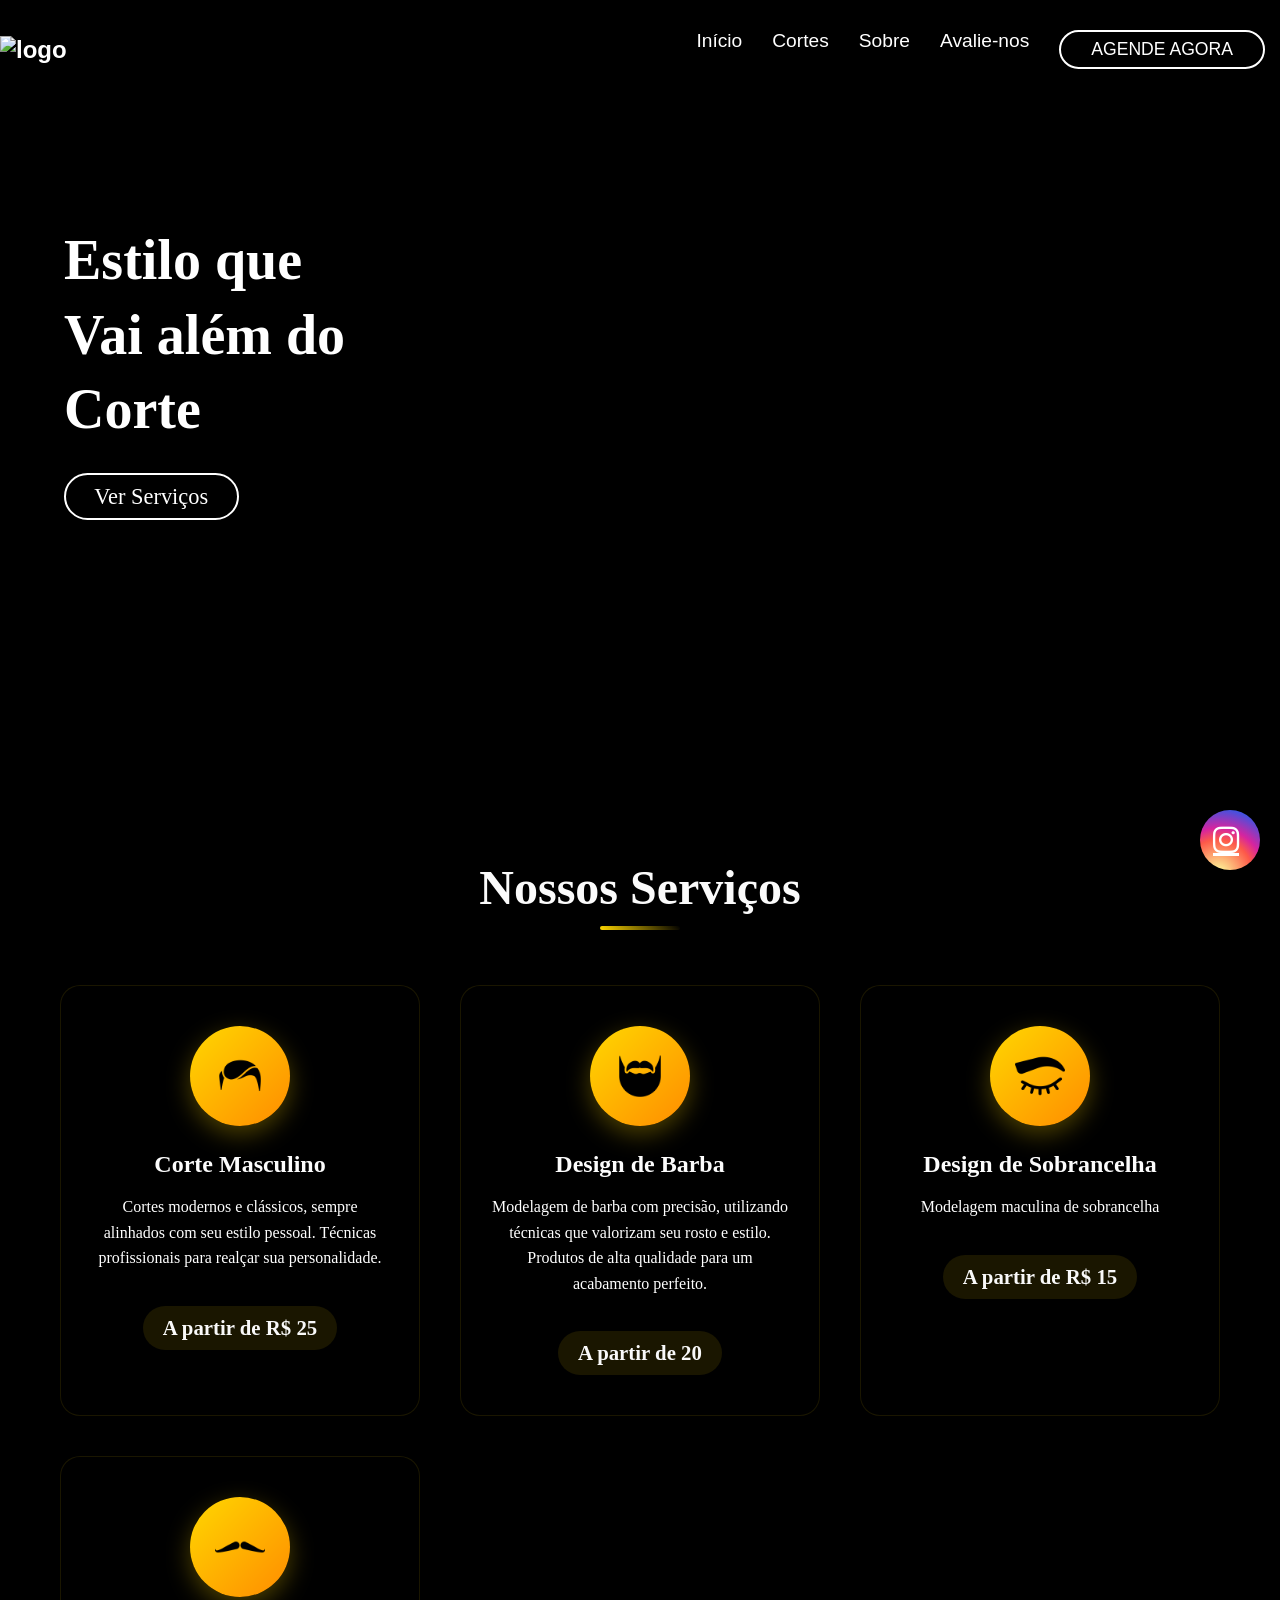
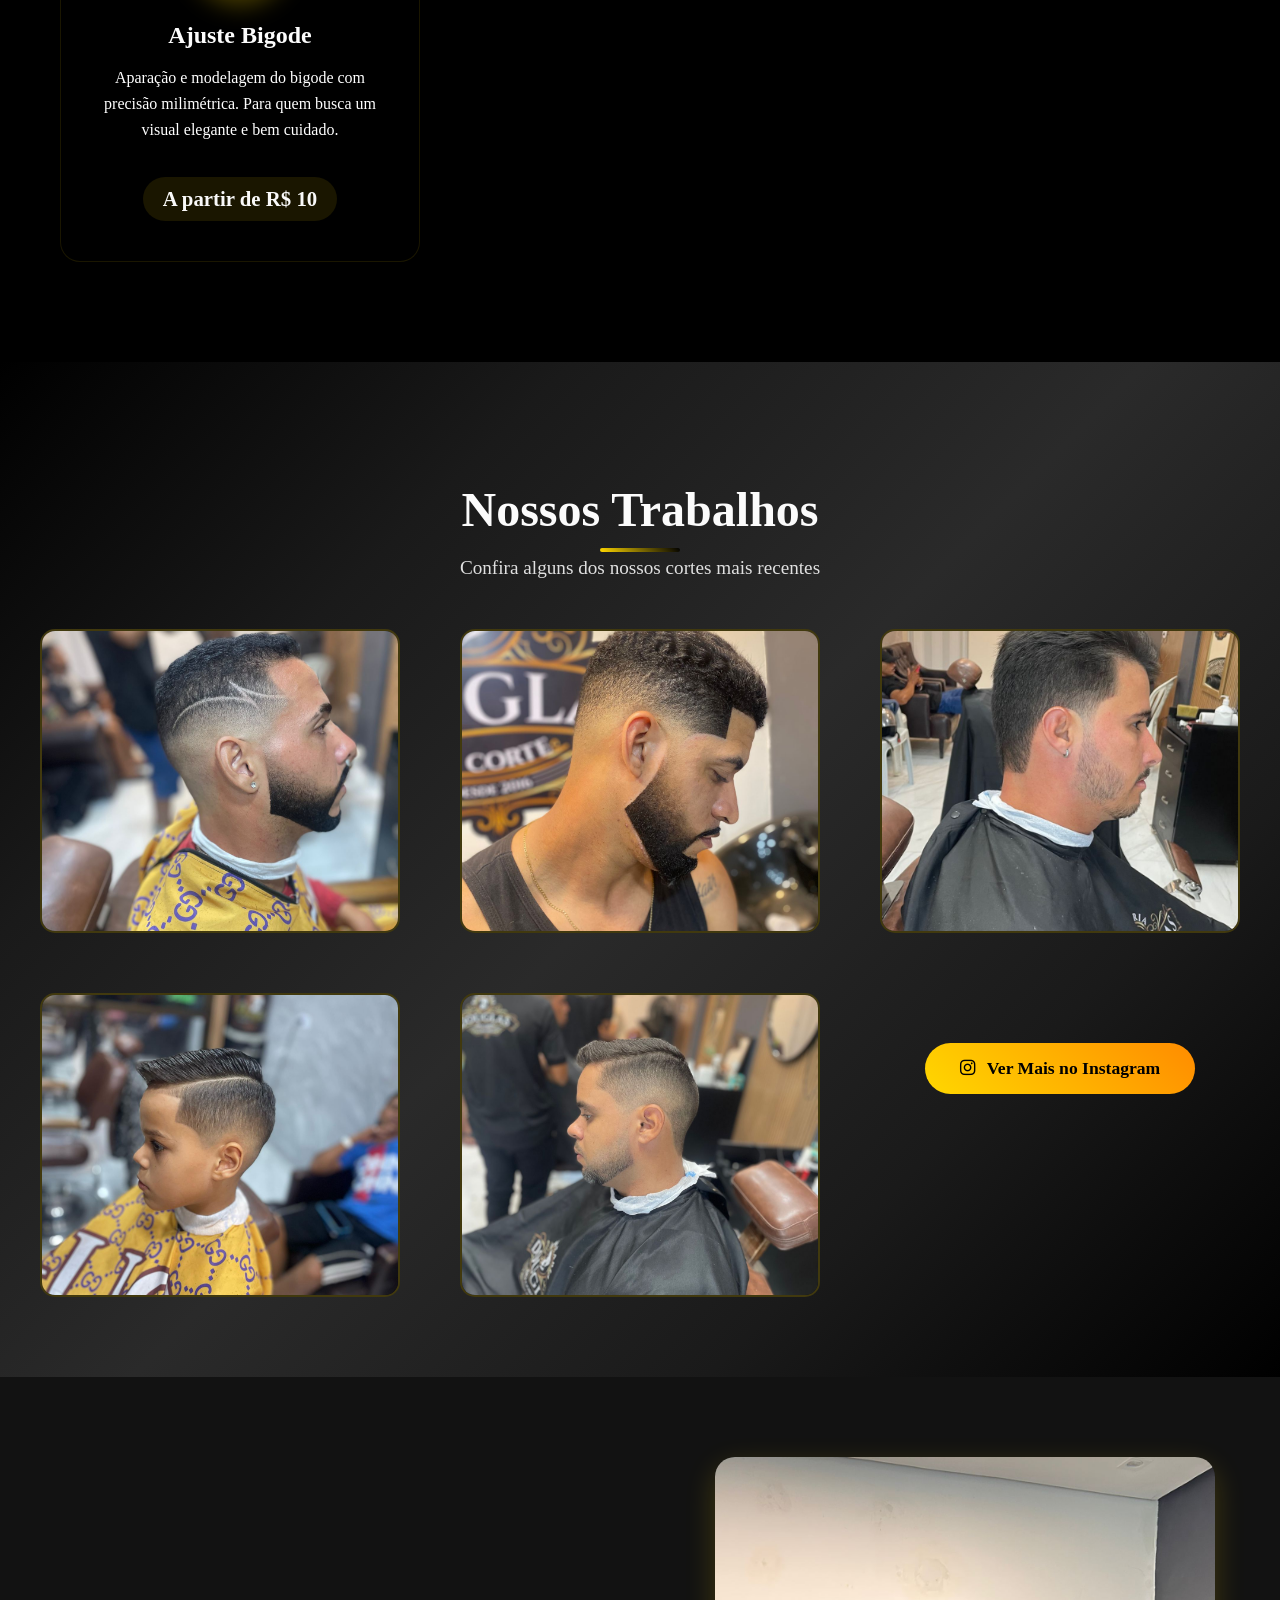
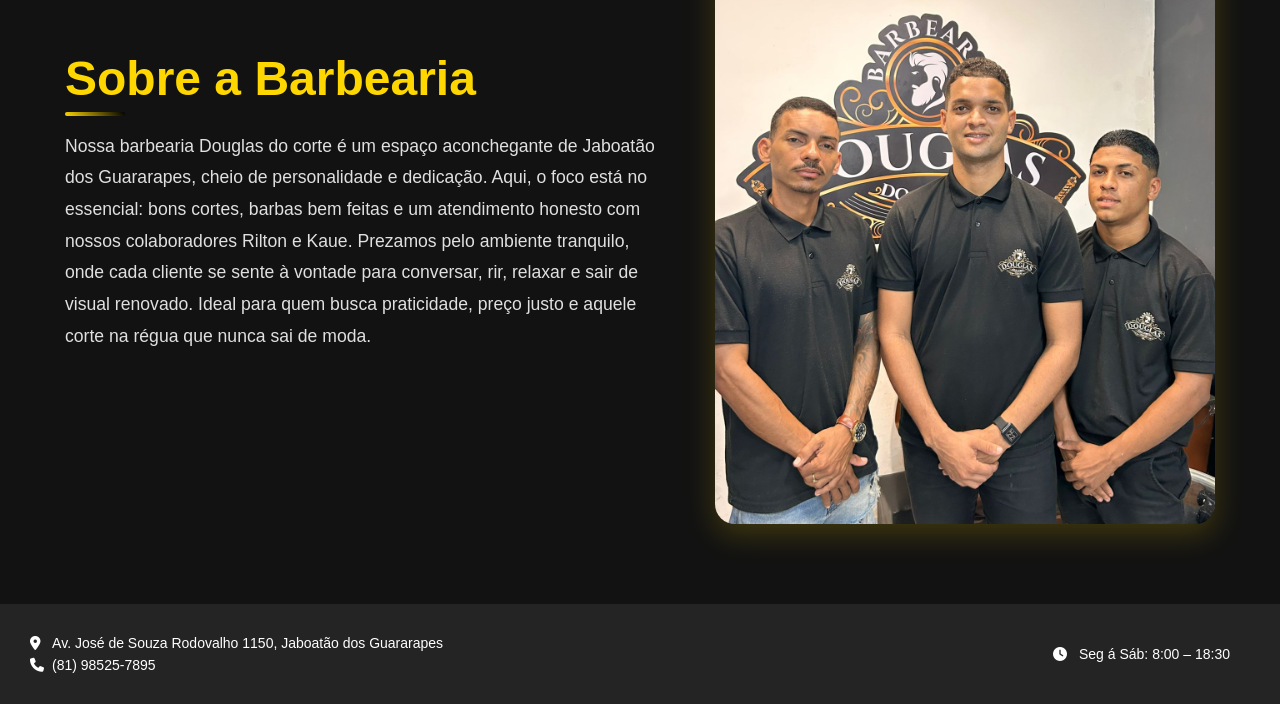
==== index.html @ 1a58a848 "Merge branch 'teste' of https://github.com/shennarodrigues/barbearia into teste" ====
<!DOCTYPE html>
<html lang="pt-br">

<head>
    <meta charset="UTF-8">
    <meta name="viewport" content="width=device-width, initial-scale=1.0">
    <link rel="stylesheet" href="style.css">
    <link rel="shortcut icon" href="imagens/favicons/favicon.ico" type="image/x-icon">
    <link rel="stylesheet" href="https://cdnjs.cloudflare.com/ajax/libs/font-awesome/6.5.0/css/all.min.css">
    <title>Barbearia Douglas do Corte</title>
</head>

<body>

    <header>
        <div class="logo"> <img src="imagens/Douglas do Corte - nova.png" alt="logo" width="100px"></div>
        <nav>
            <ul>
                <li><a href="#home">Início</a></li>
                <li><a href="#cortes">Cortes</a></li>
                <li><a href="#sobre">Sobre</a></li>
                <li><a href="formulario.html">Avalie-nos</a></li>
                <li><a href="https://wa.me/5581985257895" class="btn_header">AGENDE AGORA</a></li>
            </ul>
        </nav>
    </header>

    <section class="hero" id="home">
        <div class="hero-content">
            <h1>Estilo que</h1>
            <h1>Vai além do</h1>
            <h1>Corte</h1>
            <a href="#servicos" class="btn">Ver Serviços</a>
        </div>
    </section>


    <section class="second" id="servicos">
        <h1 class="titulo_second">Nossos Serviços</h1>
        <div class="container-servicos">
            <div class="servico-card">
                <div class="icone-container">
                    <img class="icones-card" src="imagens/penteado.png" alt="">
                </div>
                <h3 class="servico-nome">Corte Masculino</h3>
                <p class="servico-descricao">Cortes modernos e clássicos, sempre alinhados com seu estilo pessoal.
                    Técnicas profissionais para realçar sua personalidade.</p>
                <div class="servico-preco">A partir de R$ 25</div>
            </div>

            <div class="servico-card">
                <div class="icone-container">
                    <img class="icones-card" src="imagens/barba.png" alt="">
                </div>
                <h3 class="servico-nome">Design de Barba</h3>
                <p class="servico-descricao">Modelagem de barba com precisão, utilizando técnicas que valorizam seu
                    rosto e estilo. Produtos de alta qualidade para um acabamento perfeito.</p>
                <div class="servico-preco">A partir de 20</div>
            </div>

            <div class="servico-card">
                <div class="icone-container">
                    <img class="icones-card" src="imagens/sobrancelha.png" alt="">
                </div>
                <h3 class="servico-nome">Design de Sobrancelha</h3>
                <p class="servico-descricao">Modelagem maculina de sobrancelha</p>
                <div class="servico-preco">A partir de R$ 15</div>
            </div>

            <div class="servico-card">
                <div class="icone-container">
                    <img class="icones-card" src="imagens/bigode.png" alt="">
                </div>
                <h3 class="servico-nome">Ajuste Bigode</h3>
                <p class="servico-descricao">Aparação e modelagem do bigode com precisão milimétrica. Para quem busca um
                    visual elegante e bem cuidado.</p>
                <div class="servico-preco">A partir de R$ 10</div>
            </div>
        </div>
    </section> 
    
    <section class="galeria-cortes" id="cortes">
    <h1 class="titulo-galeria">Nossos Trabalhos</h1>
    <p class="subtitulo-galeria">Confira alguns dos nossos cortes mais recentes</p>

    <div class="container-galeria">
        <div class="foto-corte">
            <img src="imagens/cortes (5).jpg" alt="Corte ">
        </div>

        <div class="foto-corte">
            <img src="imagens/cortes (4).jpg" alt="Corte ">
        </div>

        <div class="foto-corte">
            <img src="imagens/cortes (3).jpg" alt="Corte ">
        </div>

        <div class="foto-corte">
            <img src="imagens/cortes (2).jpg" alt="Corte Pompadour">
        </div>

        <div class="foto-corte">
            <img src="imagens/cortes (1).jpg" alt="Corte Clássico">
        </div>


    <div class="ver-mais-galeria">
        <a href="https://www.instagram.com/barbeariadouglasdocorte_" class="btn-galeria" target="_blank">
            <i class="fab fa-instagram"></i> Ver Mais no Instagram
        </a>
    </div>
</section>
     

     <section class="sobre" id="sobre">
    <div class="sobre-texto">
        <h2>Sobre a Barbearia</h2>
        <p>Nossa barbearia Douglas do corte é um espaço aconchegante de Jaboatão dos Guararapes, cheio de personalidade e dedicação. Aqui, o foco está no essencial: bons cortes, barbas bem feitas e um atendimento honesto com nossos colaboradores Rilton e Kaue. Prezamos pelo ambiente tranquilo, onde cada cliente se sente à vontade para conversar, rir, relaxar e sair de visual renovado. Ideal para quem busca praticidade, preço justo e aquele corte na régua que nunca sai de moda.</p>
    </div>
       <img src="imagens/WhatsApp Image 2025-05-24 at 15.02.41.jpeg" alt="Equipe da Barbearia">
     </section>


    <a href="https://www.instagram.com/barbeariadouglasdocorte_" class="instagram-float" target="_blank"
        aria-label="Visite nosso Instagram">
        <i class="fab fa-instagram"></i>
    </a>


    <!-- Rodapé -->


    <footer class="rodape">
        <div class="container-rodape">

            <div class="info-contato">
                <p><i class="fas fa-map-marker-alt"></i> Av. José de Souza Rodovalho 1150, Jaboatão dos Guararapes</p>
                <p><i class="fas fa-phone"></i>(81) 98525-7895</p>
            </div>

            <div class="horarios">
                <p><i class="fas fa-clock"></i> Seg á Sáb: 8:00 – 18:30 </p>
            </div>
        </div>
    </footer>


</body>

</html>
---- style.css ----
body {
    background-color: rgb(0, 0, 0);
    margin: 0;
    padding: 0;

}

header {
    margin-top: 15px;
    background-color: transparent;
    color: white;
    padding: 15 32px;
    display: flex;
    justify-content: space-between;
    align-items: center;
    position: fixed;
    width: 100%;
    top: 0;
    z-index: 1000;
    list-style: none;
    font-size: 16px;
    font-family: 'Arial', sans-serif;

}

.logo {
    font-size: 24px;
    font-weight: bold;
}


nav ul {
    list-style: none;
    margin: 0;
    padding: 15px;
    display: flex;
    gap: 30px;
    font-size: larger;

}

nav ul li a {
    color: white;
    text-decoration: none;
    transition: color 0.3s;
}

nav ul li a:hover {
    color: #ffd700;
}

.main {

    background-size: cover;
    background-position: center;
    background-repeat: no-repeat;
    min-height: 100vh;
    display: flex;
    justify-content: center;
    align-items: center;
    text-align: center;
    color: white;
}


/* Seção Hero (banner inicial) */
.hero {
    background-image: url('imagens/imagemfundo.jpg');
    background-repeat: no-repeat;
    background-size: cover;
    background-attachment: fixed;
    height: 80vh;
    display: flex;
    align-items: center;
    justify-content: flex-start;
    padding: 0 5%;
    color: #fff;
    position: relative;
}

.hero::before {
    content: "";
    position: absolute;
    top: 0;
    left: 0;
    right: 0;
    bottom: 0;
    background-color: rgba(0, 0, 0, 0.5);
    z-index: 1;
}

.hero-content {
    position: relative;
    z-index: 2;
    max-width: 600px;
    line-height: 1.3;
}

.hero-content h1 {
    font-size: 3.5rem;
    margin-bottom: 30px;
    font-weight: bold;
    line-height: 0.5;
}

.btn_header {
    margin: 0;
    text-align: center;
    display: inline-block;
    background-color: transparent;
    color: white;
    border: 2px solid white;
    padding: 7px 30px;
    text-decoration: none;
    font-size: 1.1rem;
    transition: all 0.3s ease;
    border-radius: 30px;
}

.btn_header:hover {
    background-color: #ffd700;
    color: #000000;
}

.btn {
    display: inline-block;
    background-color: transparent;
    color: white;
    border: 2px solid white;
    padding: 7px 15px;
    text-decoration: none;
    font-size: 1.4rem;
    transition: all 0.4s ease;
    margin-top: 20px;
    border-radius: 30px;
    width: 50%;
    text-align: center;

}

nav ul li a.btn {
    padding: 6px 30px;
    background-color: transparent;
    border: 2px solid white;
    font-size: 1.6rem;
    margin-top: 0;
}


.btn:hover {
    background-color: #ffd700;
    color: #000000;
}

/*segunda página*/
.titulo_second {
    font-size: 3rem;
    padding-top: 60px;
    margin-top: 0;
    margin-bottom: 50px;
    text-align: center;
    color: #fbfbfb;
    font-weight: bold;
    position: relative;
}

.titulo_second::after {
    content: "";
    position: absolute;
    bottom: -15px;
    left: 50%;
    transform: translateX(-50%);
    width: 80px;
    height: 4px;
    background: linear-gradient(45deg, #ffd700, #000000);
    border-radius: 2px;
}

.second {
    background-color: #000000;
    padding: 80px 40px;
    min-height: 60vh;
}

.container-servicos {
    display: grid;
    grid-template-columns: repeat(auto-fit, minmax(280px, 1fr));
    gap: 40px;
    max-width: 1200px;
    margin: 0 auto;
    padding: 20px;
}

.servico-card {
    background-color: #000000;
    border-radius: 20px;
    padding: 40px 30px;
    text-align: center;
    box-shadow: 0 10px 40px rgba(0, 0, 0, 0.1);
    transition: all 0.3s ease;
    position: relative;
    overflow: hidden;
    border: 1px solid rgba(255, 215, 0, 0.1);
}

.servico-card:hover {
    transform: translateY(-5px);
    box-shadow: 0 8px 25px rgba(0, 0, 0, 0.15);
    border-color: #ffd700;
}

.icone-container {
    width: 100px;
    height: 100px;
    margin: 0 auto 25px;
    background: linear-gradient(135deg, #ffd700, #ff8c00);
    border-radius: 50%;
    display: flex;
    align-items: center;
    justify-content: center;
    transition: all 0.3s ease;
    box-shadow: 0 8px 25px rgba(255, 215, 0, 0.3);
}

.servico-card:hover .icone-container {
    transform: scale(1.05);
    box-shadow: 0 6px 20px rgba(255, 215, 0, 0.4);
}

.icones-card {
    width: 50px;
    height: 50px;
}

.servico-nome {
    font-size: 1.5rem;
    font-weight: bold;
    color: #fcfcfc;
    margin-bottom: 15px;
    transition: color 0.3s ease;
}

.servico-nome:hover {
    color: #ffd700;
}

.servico-descricao {
    font-size: 1rem;
    color: #ffffff;
    line-height: 1.6;
    margin-bottom: 20px;
}

.servico-preco {
    font-size: 1.3rem;
    font-weight: bold;
    color: #f9f9f9;
    font-weight: bold;
    margin-top: 15px;
    padding: 10px 20px;
    background: rgba(255, 215, 0, 0.1);
    border-radius: 25px;
    display: inline-block;
}

.galeria-cortes {
    background: linear-gradient(135deg, #000000 0%, #1a1a1a 25%, #2a2a2a 50%, #1a1a1a 75%, #000000 100%);
    padding: 80px 40px;
}

.titulo-galeria {
    font-size: 3rem;
    margin-bottom: 20px;
    text-align: center;
    color: #fbfbfb;
    font-weight: bold;
    position: relative;
}

.titulo-galeria::after {
    content: "";
    position: absolute;
    bottom: -15px;
    left: 50%;
    transform: translateX(-50%);
    width: 80px;
    height: 4px;
    background: linear-gradient(45deg, #ffd700, #000000);
    border-radius: 2px;
}

.subtitulo-galeria {
    text-align: center;
    color: #e0e0e0;
    font-size: 1.2rem;
    margin-bottom: 50px;
}

.container-galeria {
    display: grid;
    grid-template-columns: repeat(auto-fit, minmax(300px, 1fr));
    gap: 60px;
    max-width: 1200px;
    margin: 0 auto;
}

.foto-corte {
    position: relative;
    border-radius: 15px;
    overflow: hidden;
    border: 2px solid rgba(255, 215, 0, 0.2);
    background: #111;
    height: 300px;
}

.foto-corte img {
    width: 100%;
    height: 100%;
    object-fit: cover;
    
}


.ver-mais-galeria {
    text-align: center;
    margin-top: 50px;
}

.btn-galeria {
    display: inline-block;
    background: linear-gradient(45deg, #ffd700, #ff8c00);
    color: #000;
    padding: 15px 35px;
    text-decoration: none;
    font-size: 1.1rem;
    font-weight: bold;
    border-radius: 30px;
}


.sobre {
    display: flex;
    flex-wrap: wrap;
    align-items: center;
    justify-content: center;
    background-color: #121212;
    padding: 80px 40px;
    gap: 50px;
}

.sobre-texto {
    max-width: 600px;
    color: #ffffff;
    font-family: 'Arial', sans-serif;
}

.sobre-texto h2 {
    font-size: 3rem;
    color: #ffd700;
    margin-bottom: 25px;
    position: relative;
}

.sobre-texto h2::after {
    content: "";
    position: absolute;
    bottom: -10px;
    left: 0;
    width: 60px;
    height: 4px;
    background: linear-gradient(45deg, #ffd700, #000000);
    border-radius: 2px;
}

.sobre-texto p {
    font-size: 1.1rem;
    line-height: 1.8;
    color: #e0e0e0;
}

.sobre img {
    max-width: 500px;
    width: 100%;
    border-radius: 20px;
    box-shadow: 0 10px 30px rgba(255, 215, 0, 0.2);
    object-fit: cover;
}

.instagram-float {
    position: fixed;
    bottom: 30px;
    right: 20px;
    background: radial-gradient(circle at 30% 107%, #fdf497 0%, #fdf497 5%, #fd5949 45%, #d6249f 60%, #285AEB 90%);
    color: white;
    border-radius: 50%;
    width: 60px;
    height: 60px;
    text-align: center;
    font-size: 30px;
    box-shadow: 2px 2px 10px rgba(0, 0, 0, 0.3);
    z-index: 999;
    display: flex;
    align-items: center;
    justify-content: center;
    transition: transform 0.3s ease;
}

.instagram-float:hover {
    transform: scale(1.1);
}

.footer {
    background: linear-gradient(135deg, #111 0%, #1a1a1a 100%);
    color: white;
    padding: 30px 20px;
}

.footer-content {
    display: flex;
    flex-direction: column;
    align-items: center;
    text-align: center;
}

/* Estilização do rodápe da barbearia*/
.rodape {
    background-color: #242424;
    color: white;
    padding: 15px 20px;
    font-family: sans-serif;

}

.container-rodape {
    display: flex;
    flex-wrap: wrap;
    justify-content: space-between;
    align-items: center;
    max-width: 1200px;
    margin: 10px;
}

.info-contato p,
.horarios p {
    margin: 6px 0;
    font-size: 14px;
}

.icones-sociais a {
    color: white;
    font-size: 20px;
    margin-left: 15px;
    text-decoration: none;
    transition: 0.3s;
}

.icones-sociais a:hover {
    color: #aaa;
}

i {
    margin-right: 8px;
}
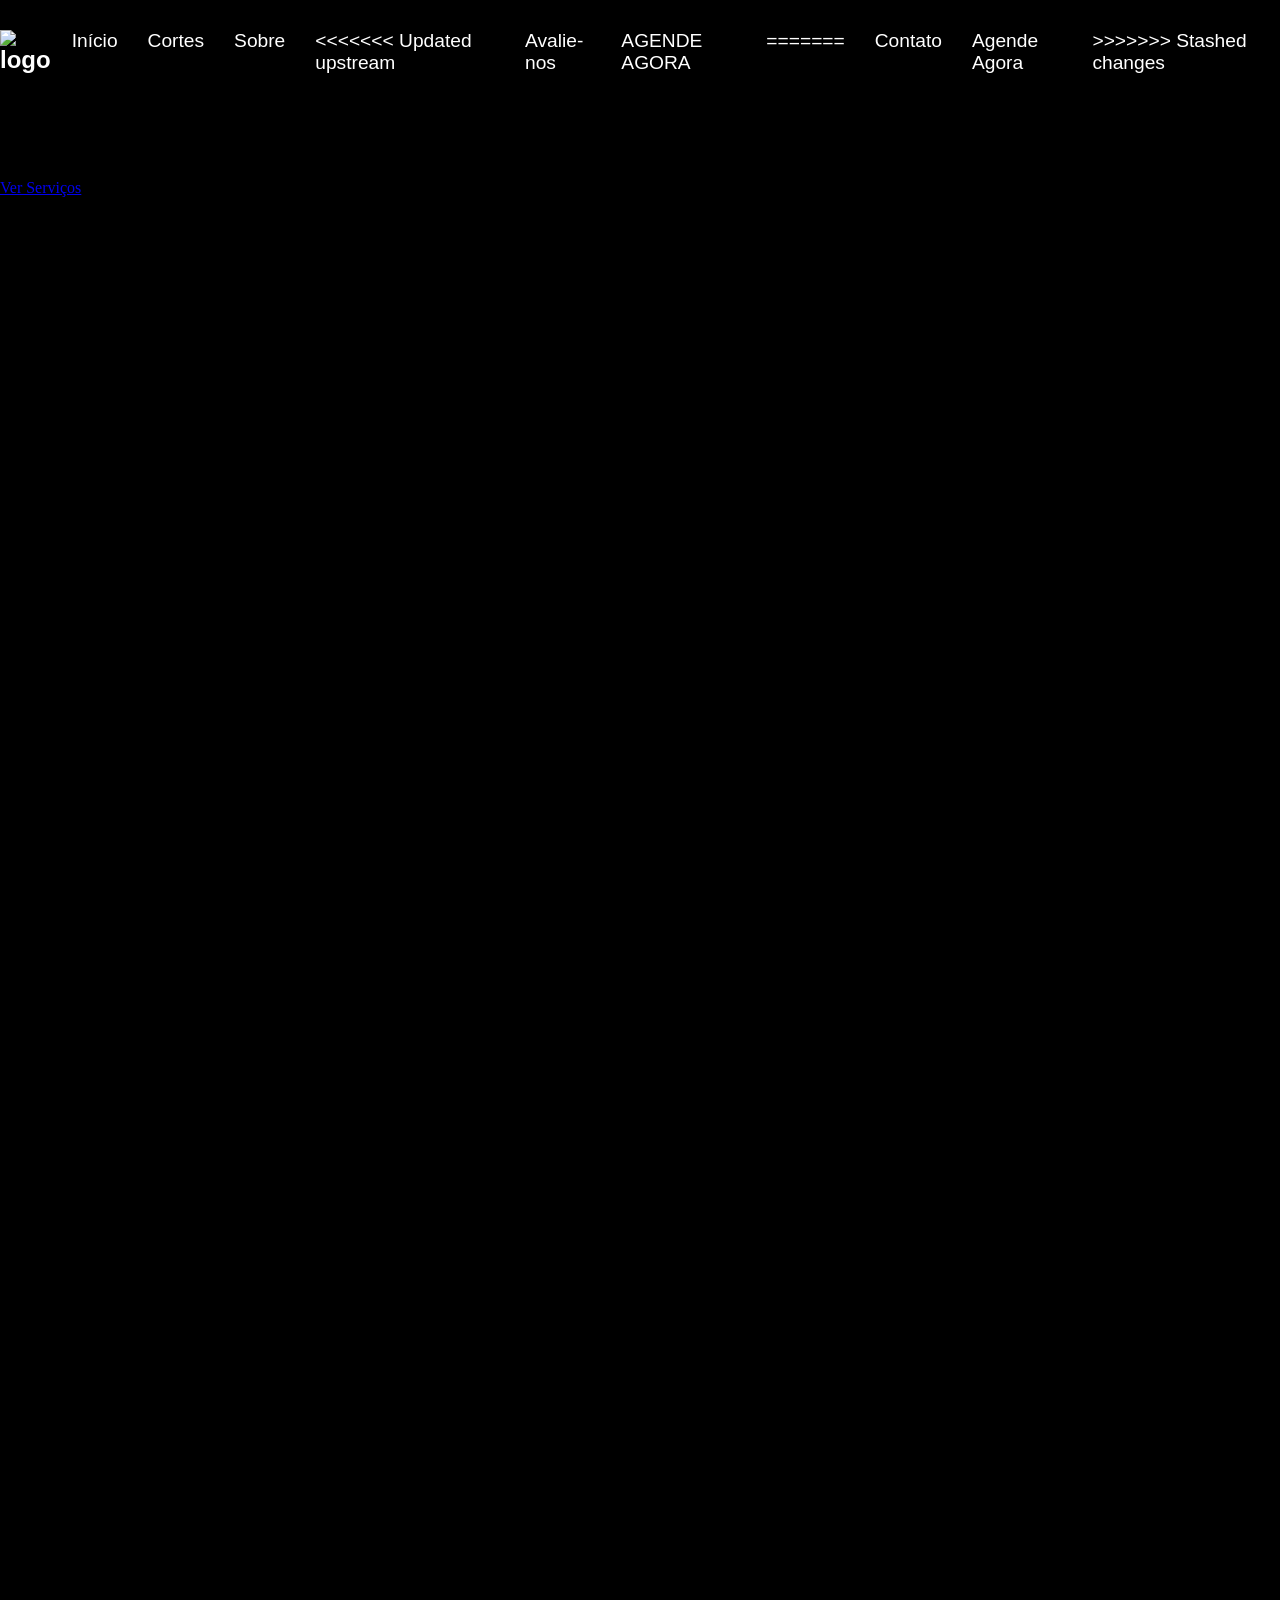
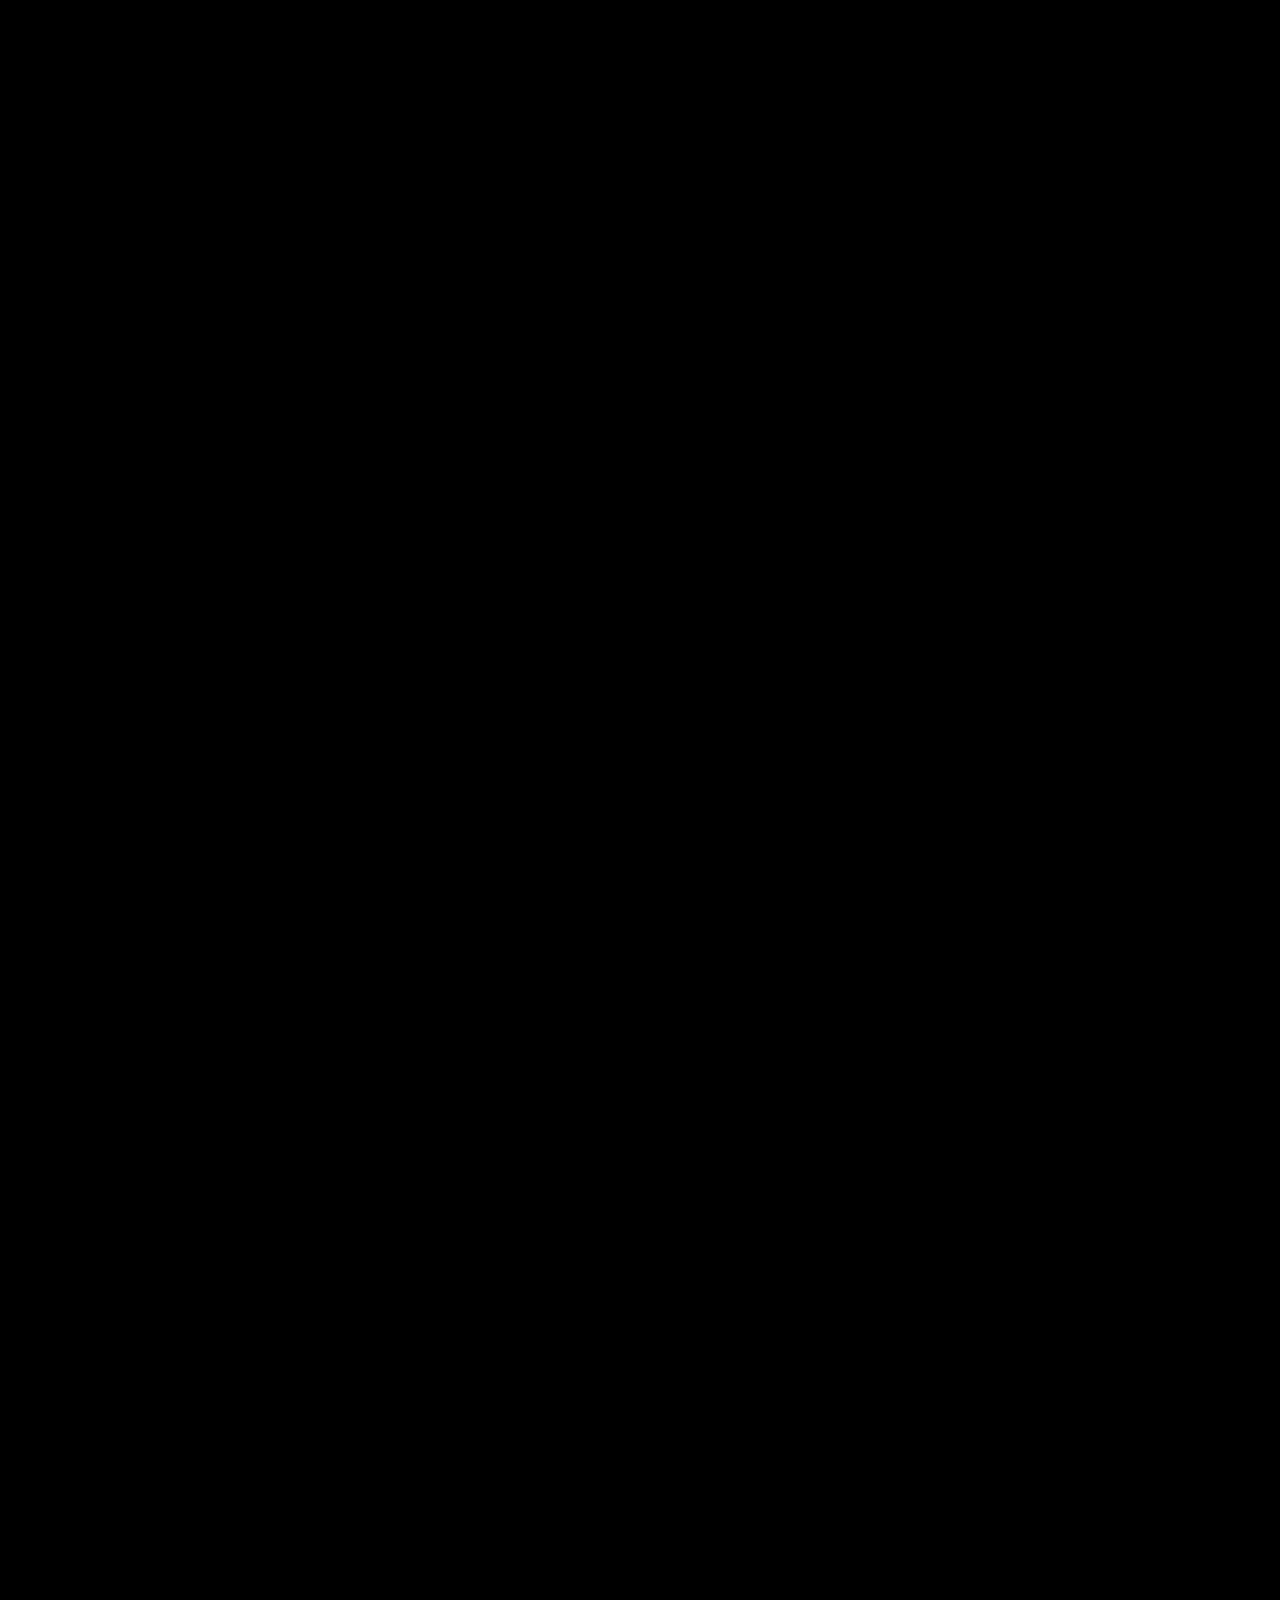
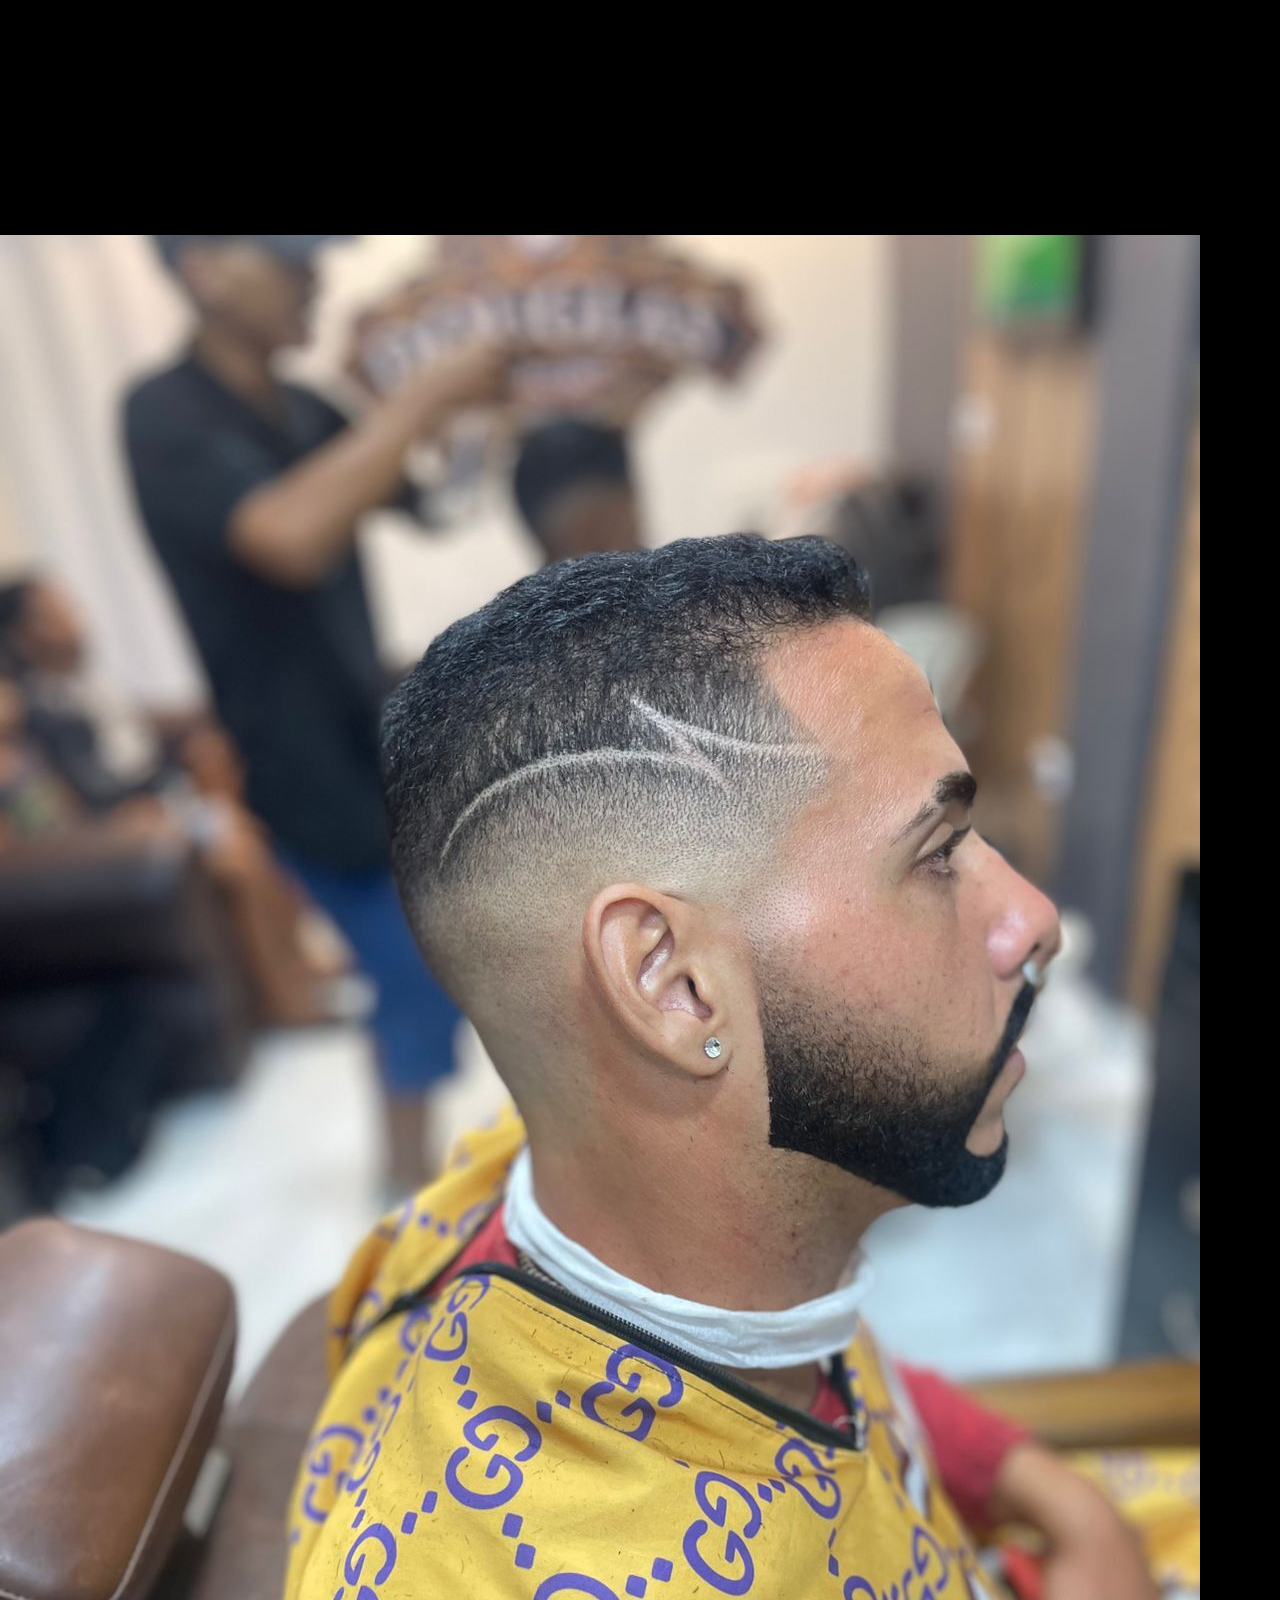
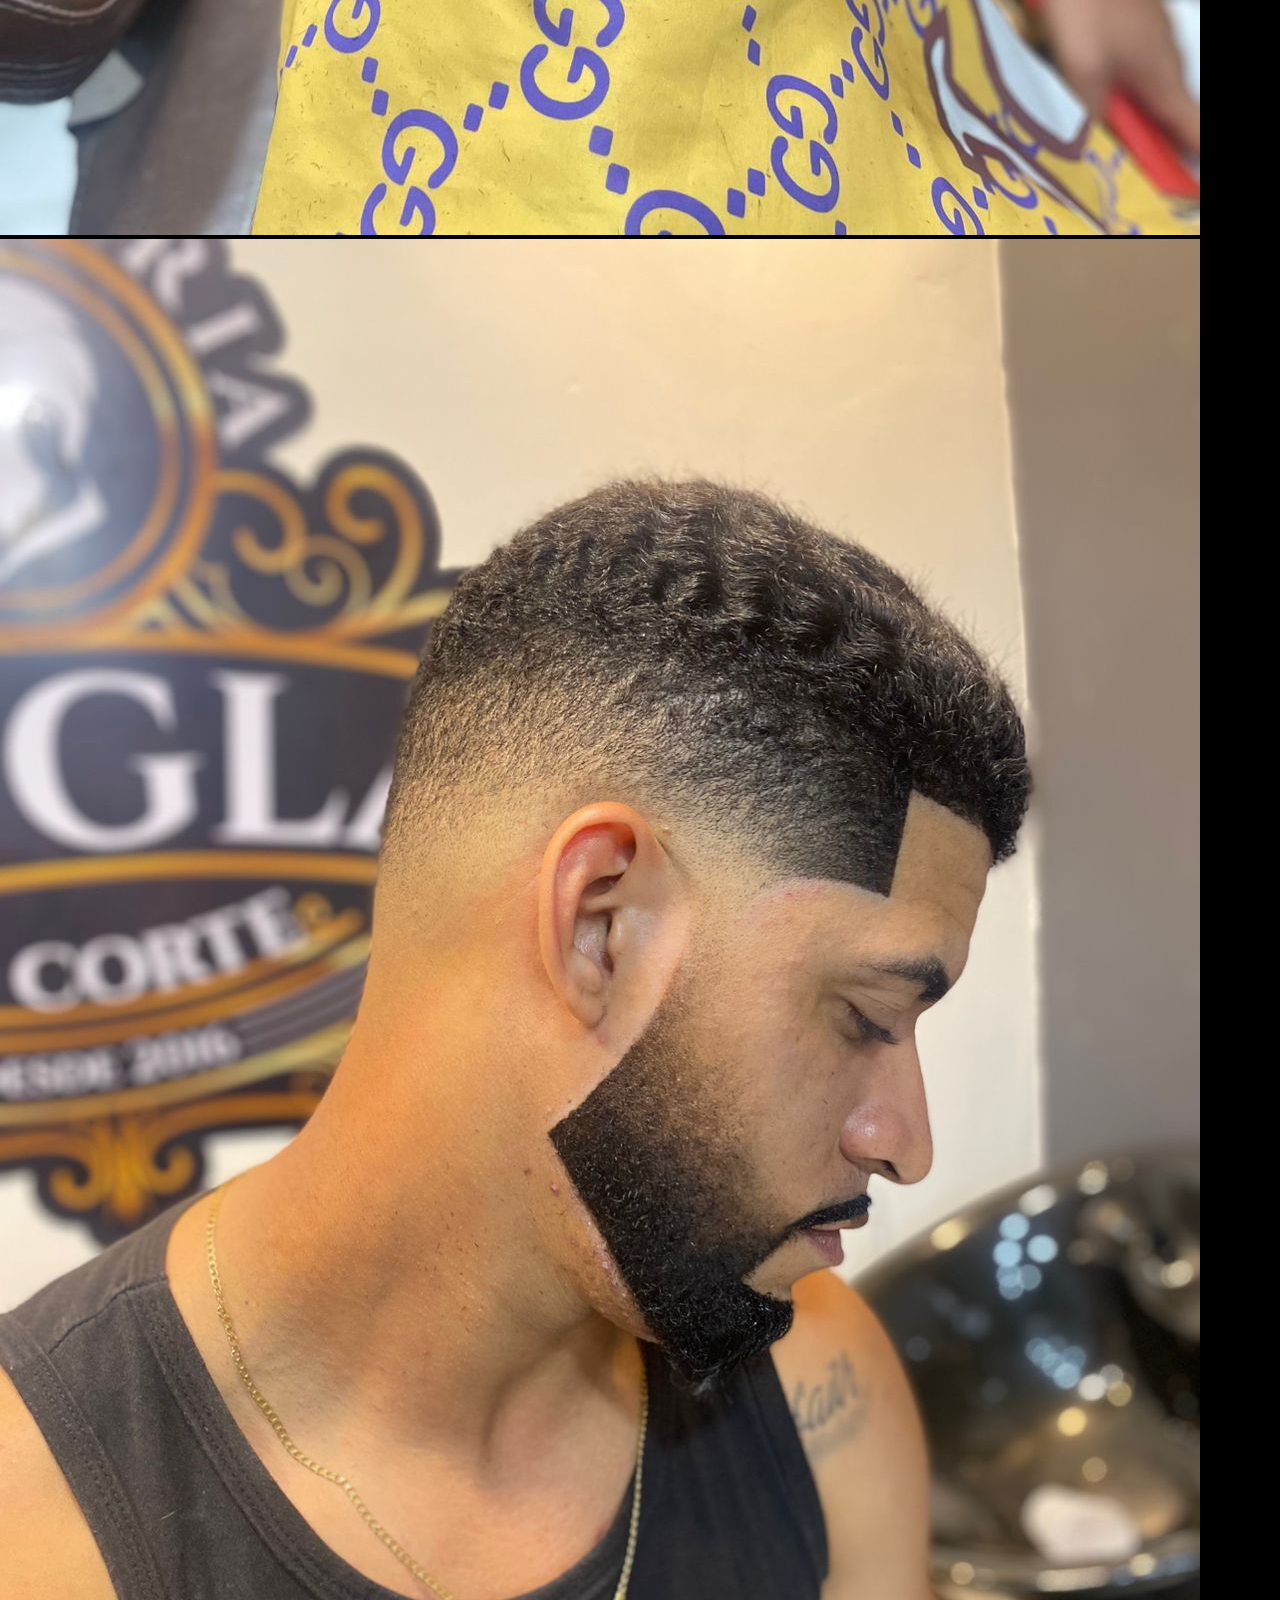
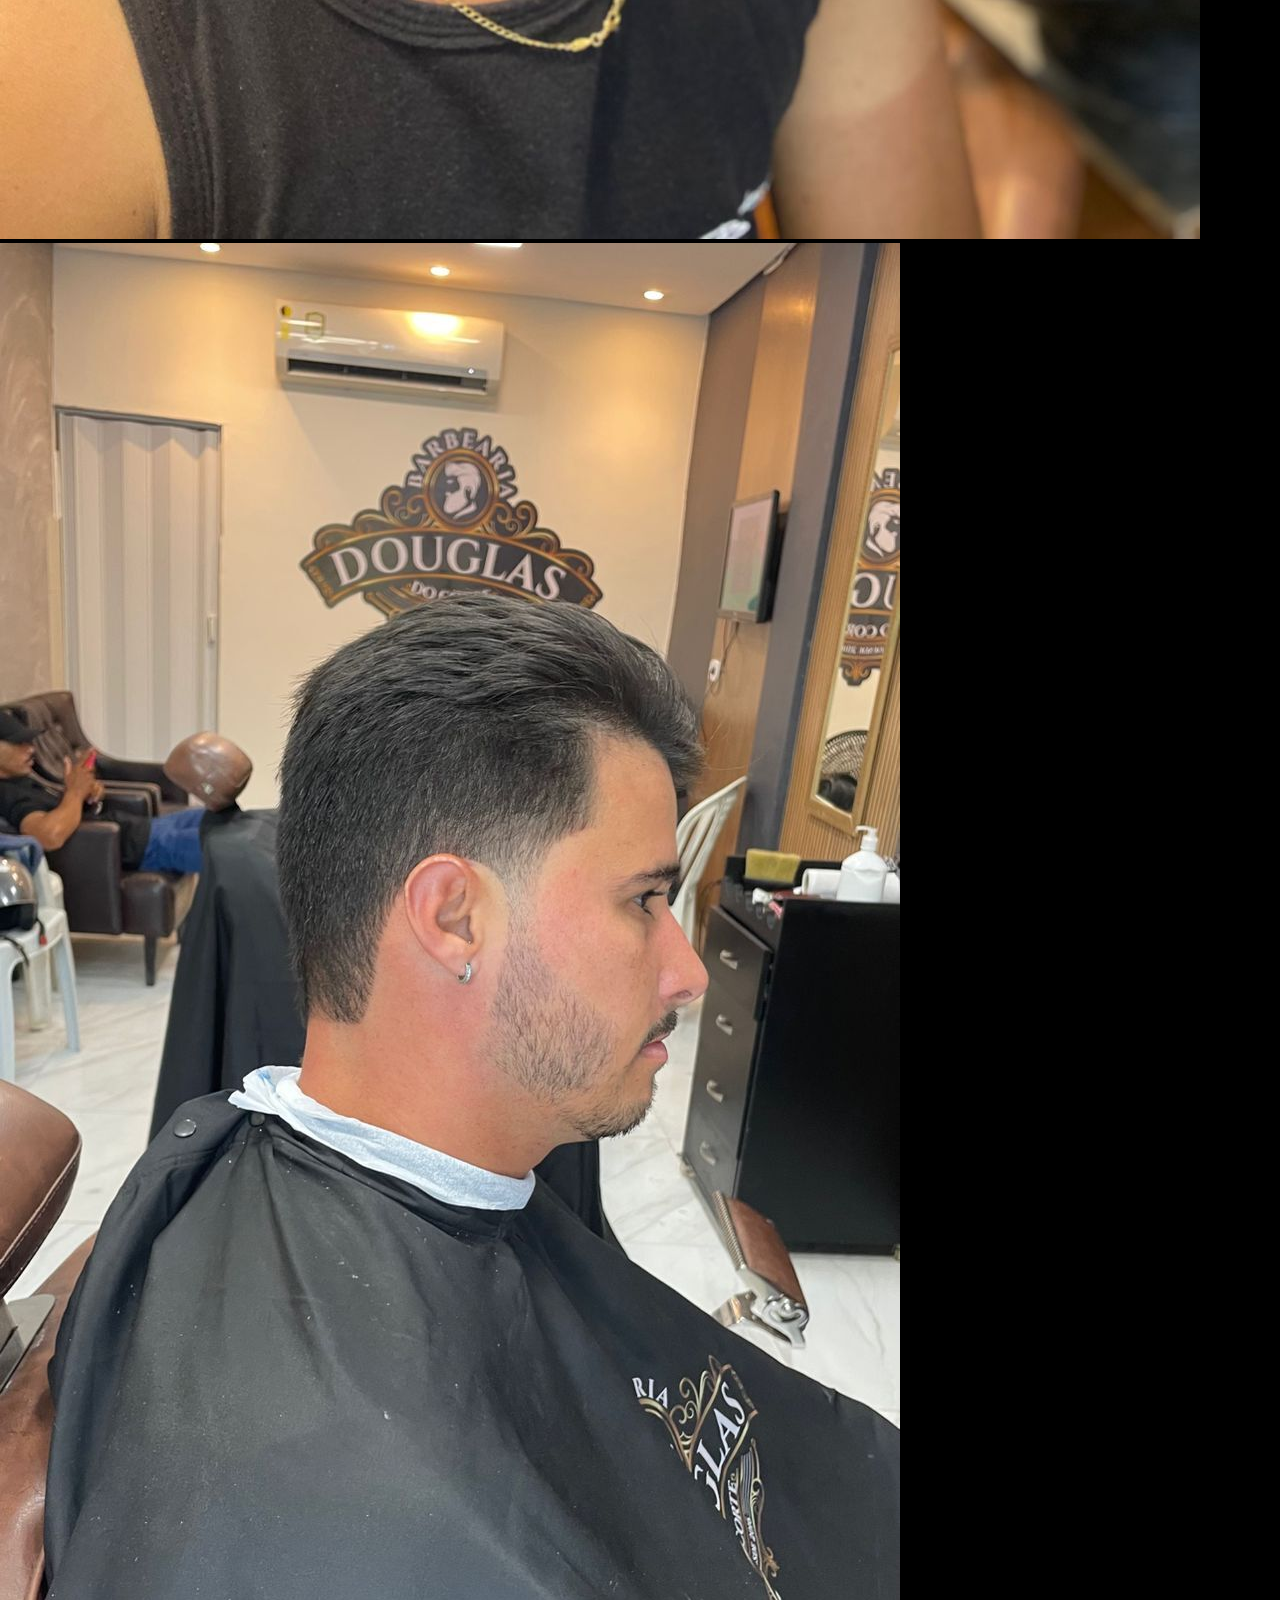
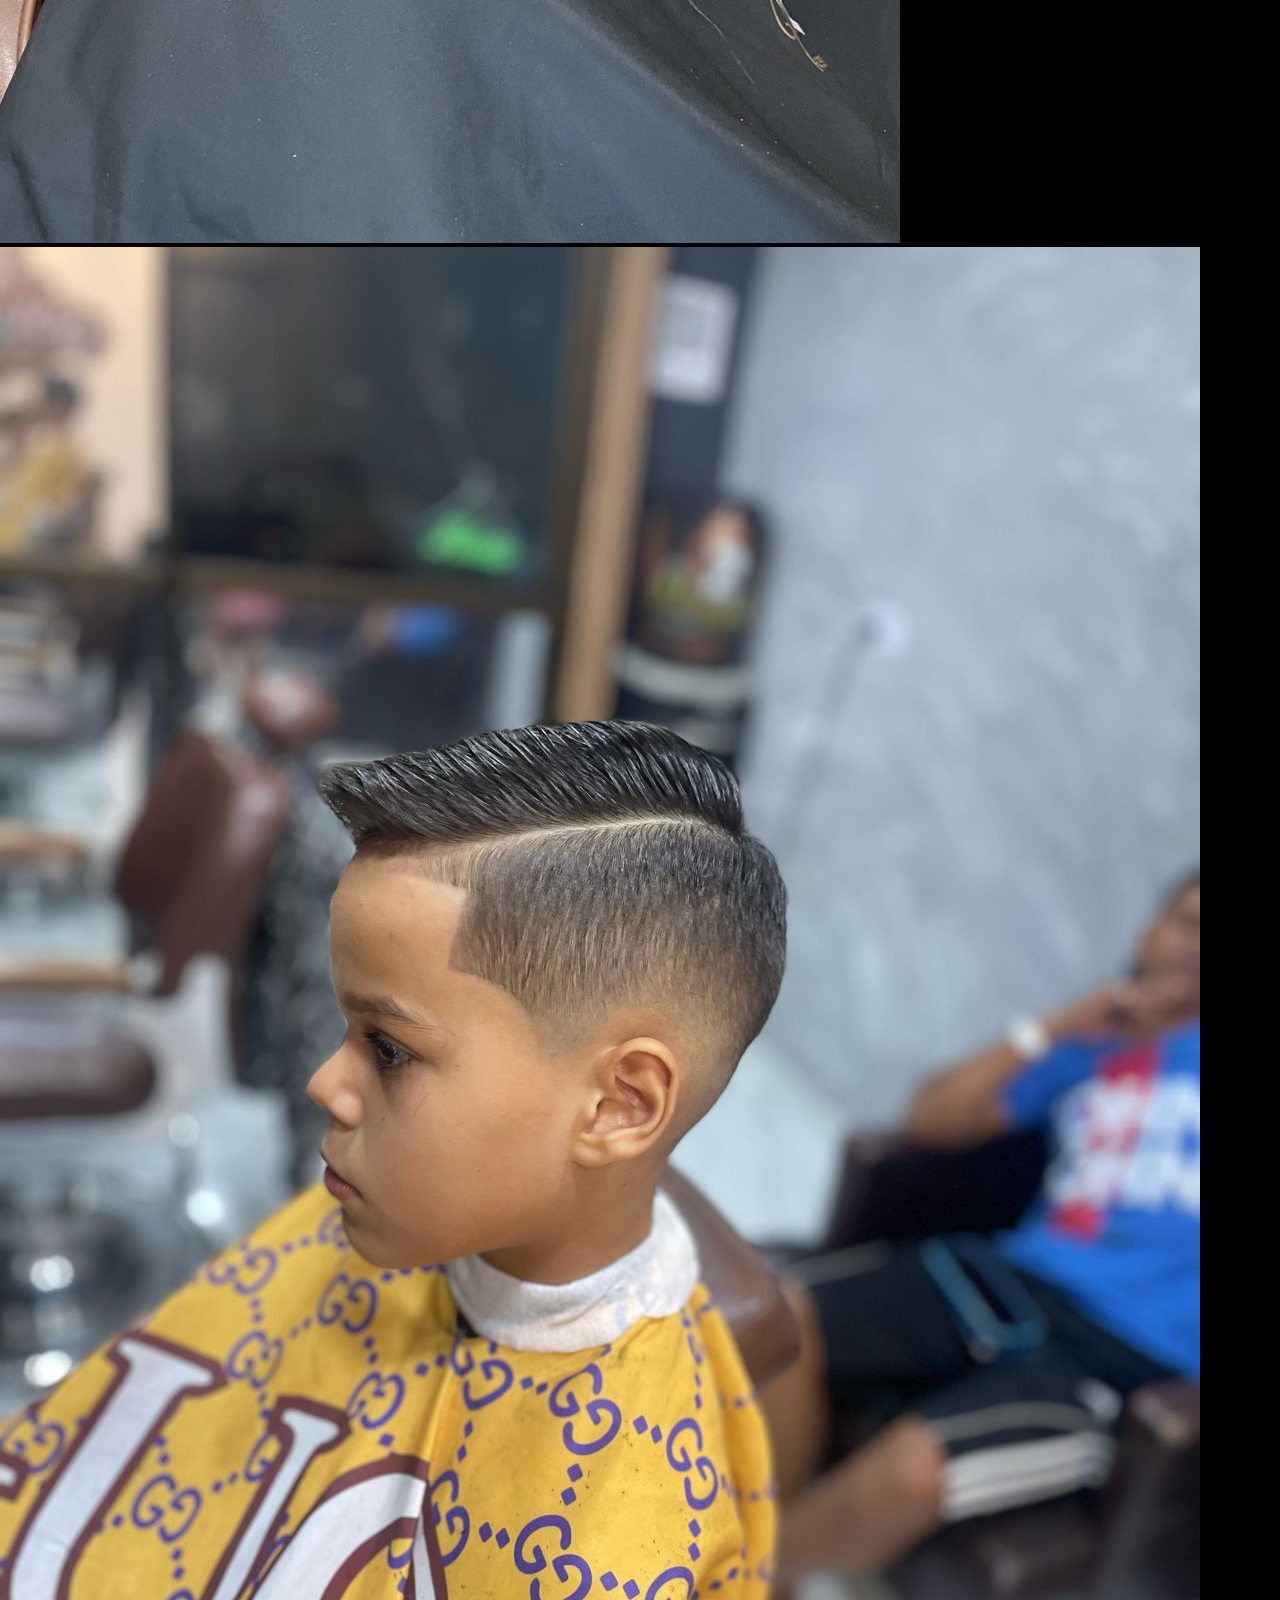
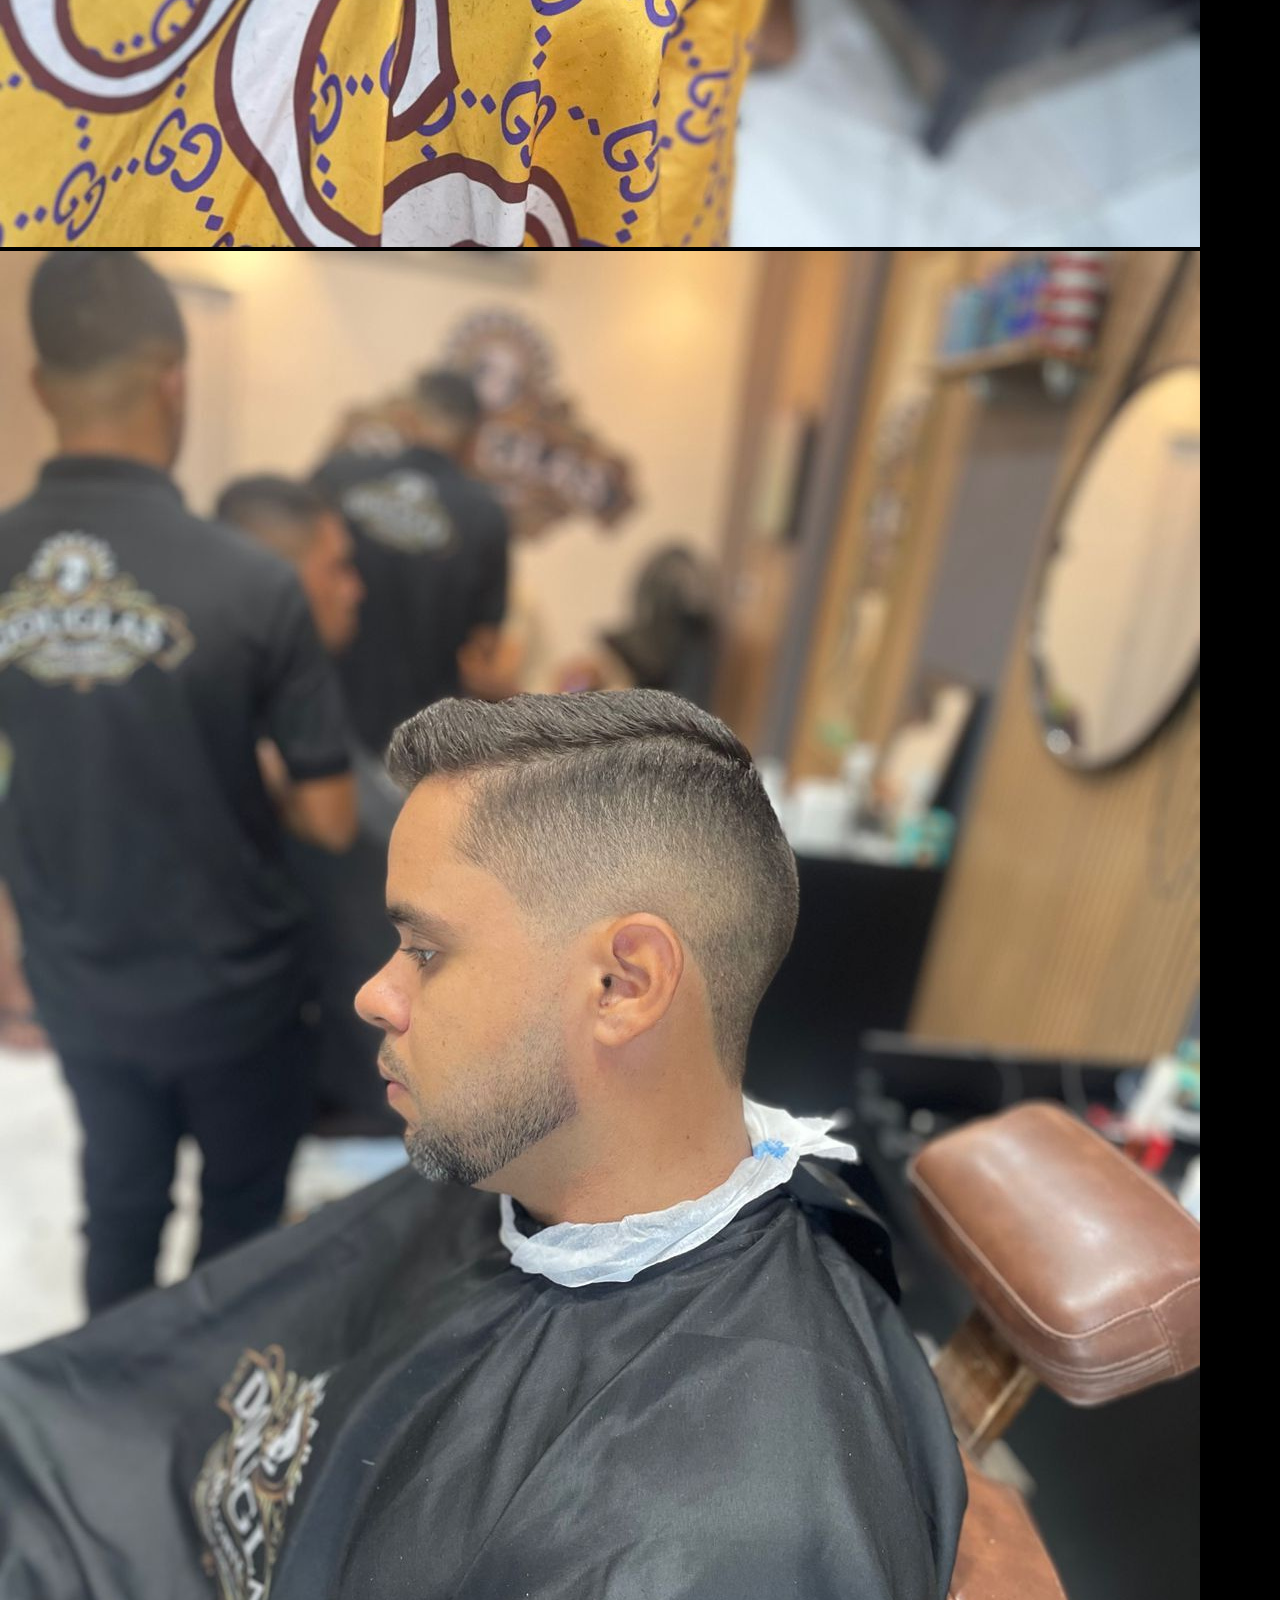
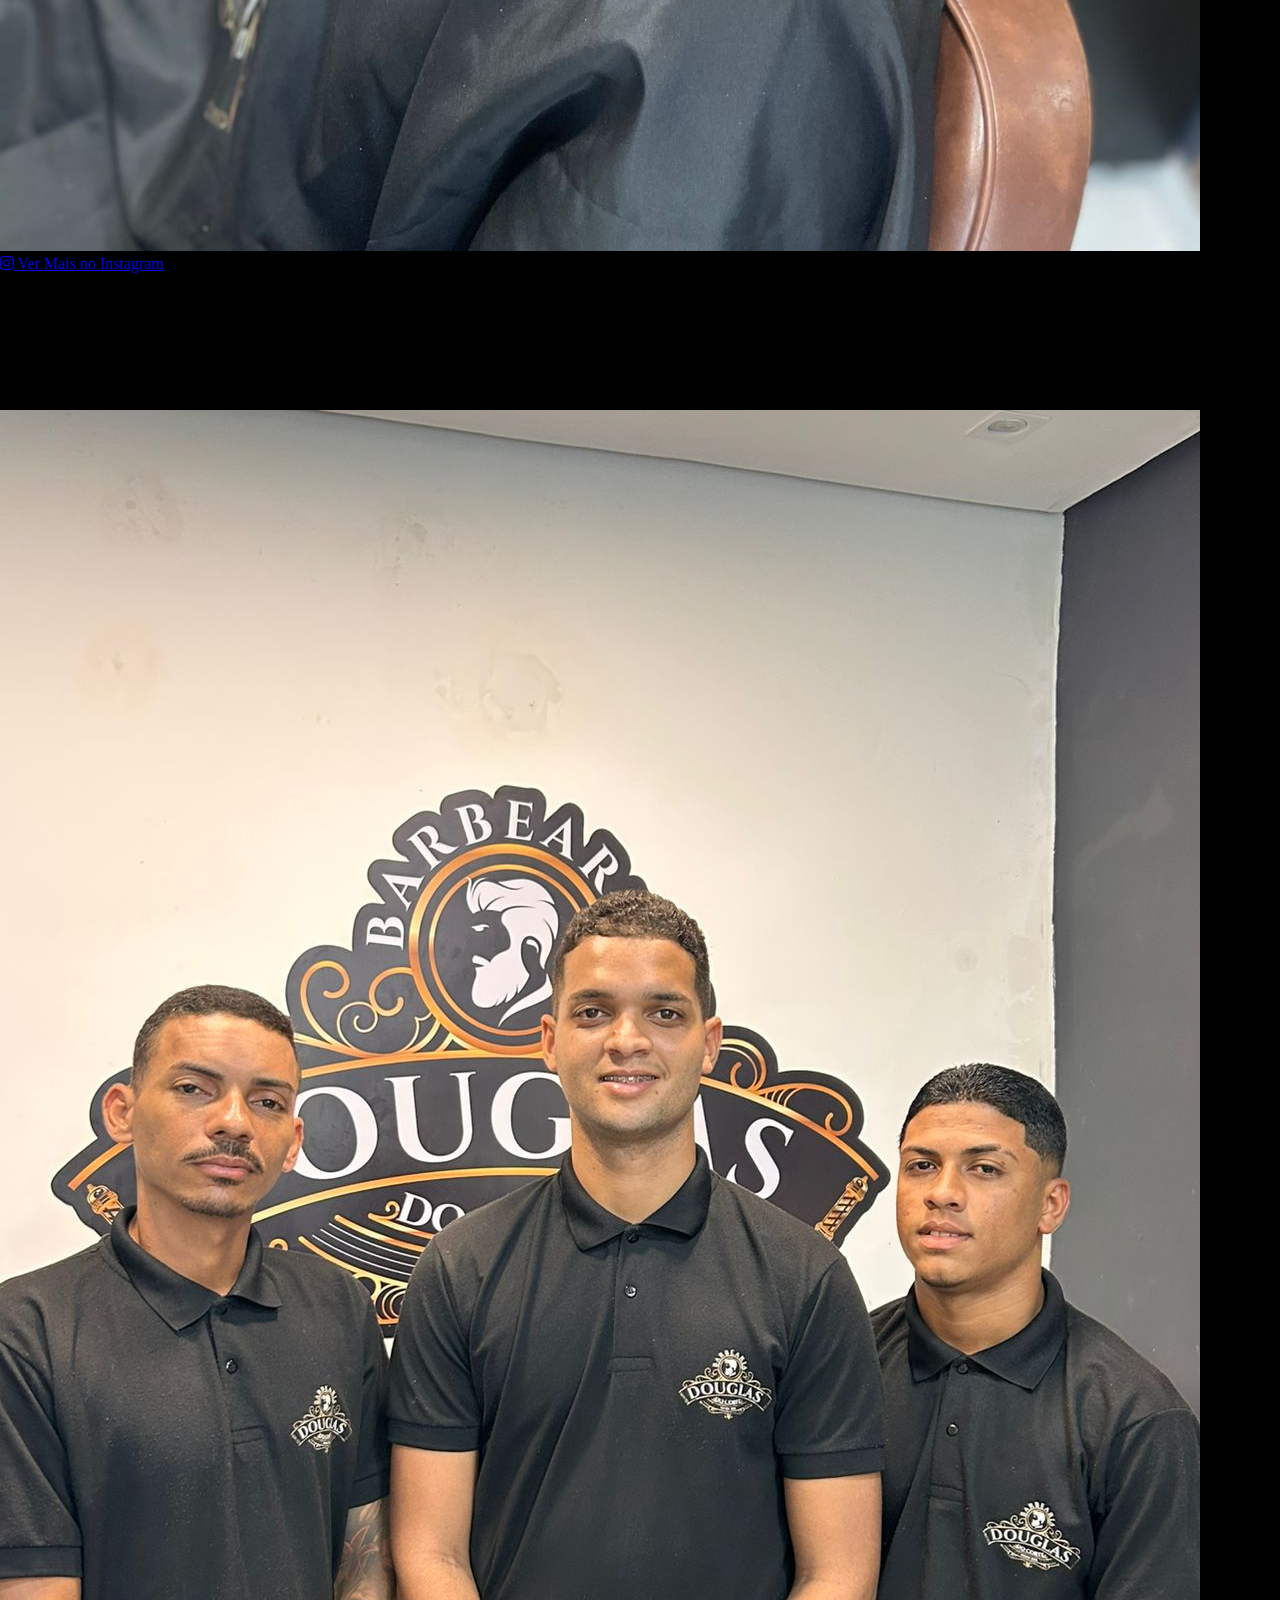
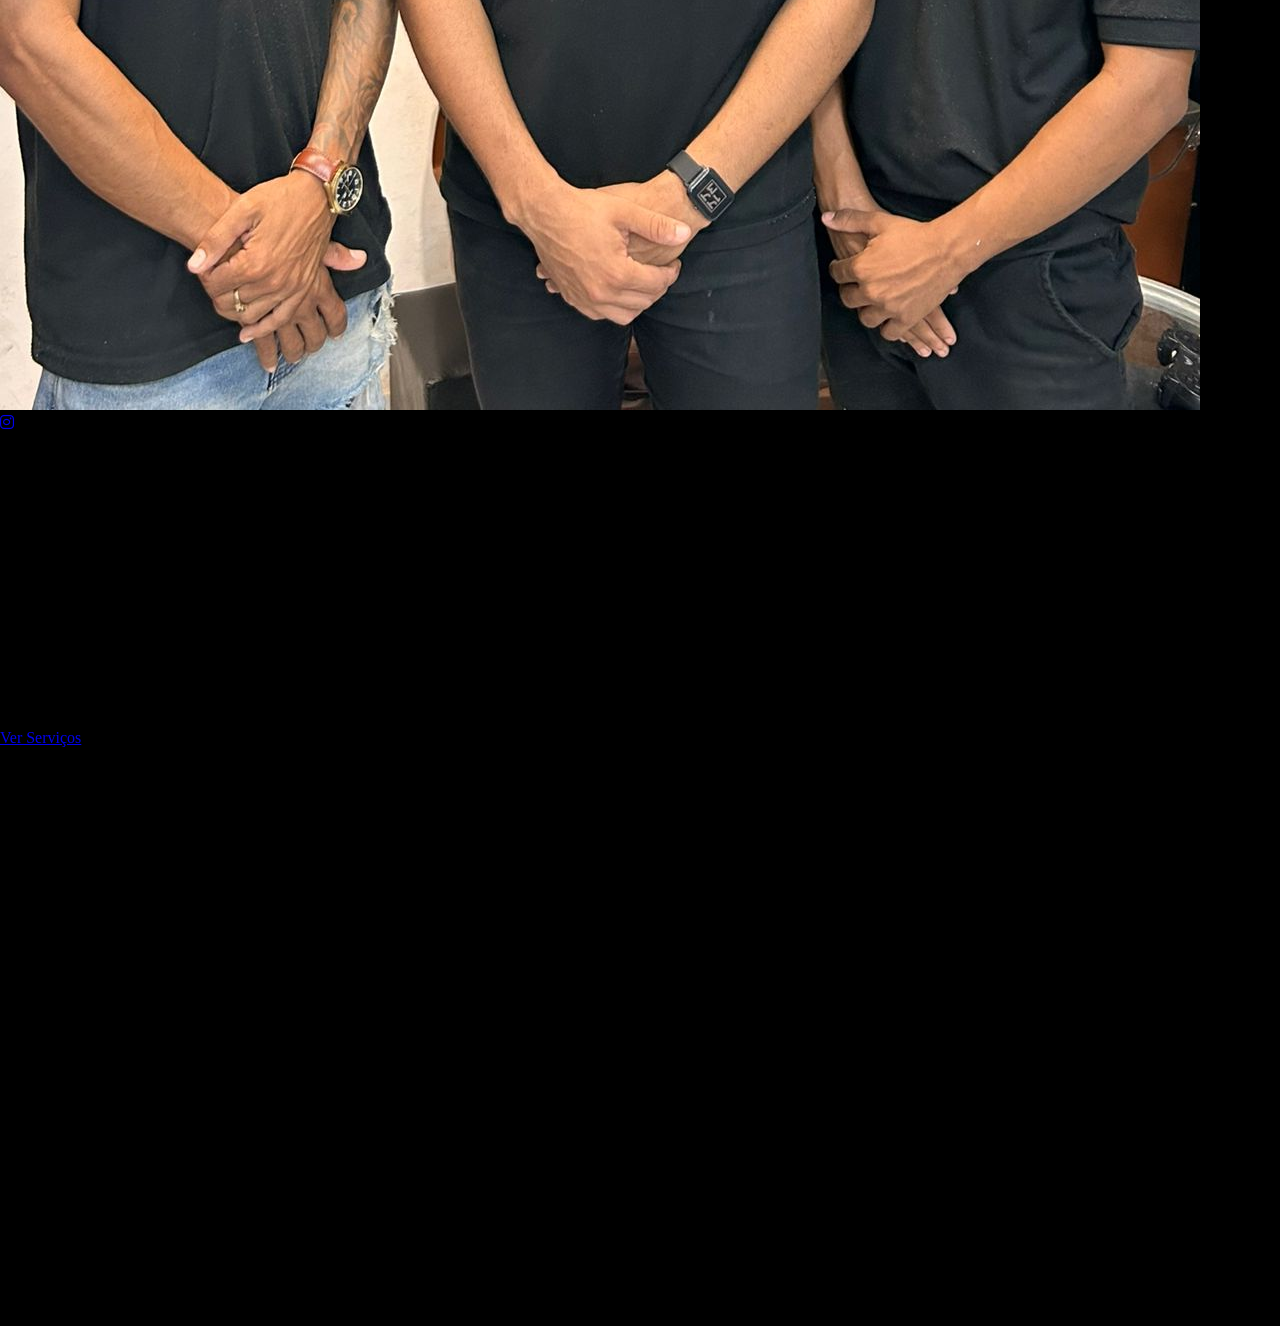
==== commit 859c87db: "oi oi" ====
--- a/index.html
+++ b/index.html
@@ -19,12 +19,18 @@
                 <li><a href="#home">Início</a></li>
                 <li><a href="#cortes">Cortes</a></li>
                 <li><a href="#sobre">Sobre</a></li>
+<<<<<<< Updated upstream
                 <li><a href="formulario.html">Avalie-nos</a></li>
                 <li><a href="https://wa.me/5581985257895" class="btn_header">AGENDE AGORA</a></li>
+=======
+                <li><a href="#contato">Contato</a></li>
+                <li><a href="agendamento">Agende Agora</a></li>
+>>>>>>> Stashed changes
             </ul>
         </nav>
     </header>
 
+<<<<<<< Updated upstream
     <section class="hero" id="home">
         <div class="hero-content">
             <h1>Estilo que</h1>
@@ -144,8 +150,24 @@
             </div>
         </div>
     </footer>
+=======
+<section class="hero" id="home">
+    <div class="hero-content">
+        <h1>Estilo que</h1>
+        <h1>vai além do</h1>
+        <h1>Corte</h1>
+        <a href="#servicos" class="btn">Ver Serviços</a>
+    </div>
+</section>
+
+
+
+
+
+
+>>>>>>> Stashed changes
 
 
 </body>
 
-</html>+</html>
--- a/style.css
+++ b/style.css
@@ -49,6 +49,7 @@
     color: #ffd700;
 }
 
+<<<<<<< Updated upstream
 .main {
 
     background-size: cover;
@@ -70,6 +71,14 @@
     background-size: cover;
     background-attachment: fixed;
     height: 80vh;
+=======
+/* Seção Hero (banner inicial) */
+.hero {
+    background-image: url('imagens/banner-barbearia.jpg'); /* coloque sua imagem de fundo aqui */
+    background-size: cover;
+    background-position: center;
+    height: 100vh;
+>>>>>>> Stashed changes
     display: flex;
     align-items: center;
     justify-content: flex-start;
@@ -85,7 +94,11 @@
     left: 0;
     right: 0;
     bottom: 0;
+<<<<<<< Updated upstream
     background-color: rgba(0, 0, 0, 0.5);
+=======
+    background-color: rgba(0, 0, 0, 0.5); /* escurece a imagem */
+>>>>>>> Stashed changes
     z-index: 1;
 }
 
@@ -93,6 +106,7 @@
     position: relative;
     z-index: 2;
     max-width: 600px;
+<<<<<<< Updated upstream
     line-height: 1.3;
 }
 
@@ -120,6 +134,14 @@
 .btn_header:hover {
     background-color: #ffd700;
     color: #000000;
+=======
+}
+
+.hero-content h1 {
+    font-size: 3rem;
+    margin-bottom: 20px;
+    font-weight: bold;
+>>>>>>> Stashed changes
 }
 
 .btn {
@@ -127,6 +149,7 @@
     background-color: transparent;
     color: white;
     border: 2px solid white;
+<<<<<<< Updated upstream
     padding: 7px 15px;
     text-decoration: none;
     font-size: 1.4rem;
@@ -460,4 +483,15 @@
 
 i {
     margin-right: 8px;
-}
+=======
+    padding: 12px 24px;
+    text-decoration: none;
+    font-size: 1rem;
+    transition: all 0.3s ease;
+}
+
+.btn:hover {
+    background-color: white;
+    color: black;
+>>>>>>> Stashed changes
+}
